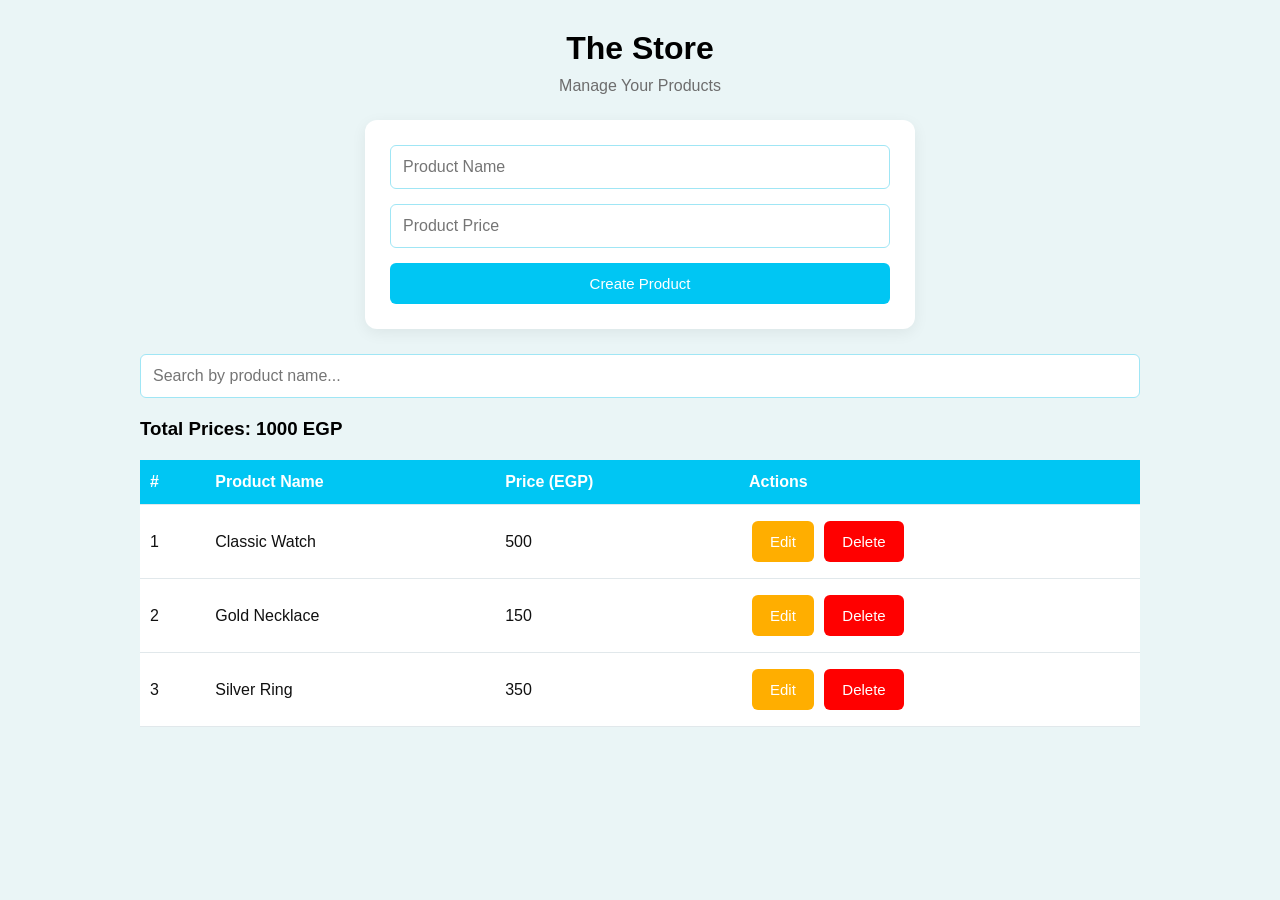
==== index.html @ 7ce87b49 "las commit" ====
<!DOCTYPE html>
<html lang="en">
<head>
    <meta charset="UTF-8">
    <meta name="viewport" content="width=device-width, initial-scale=1.0">
    <title>Farah Accessories</title>
</head>
<body>

    <div class="container">

        <h1>The Store</h1>
        <p class="subtitle">Manage Your Products</p>

        <div class="form-box">

            <input type="text" id="productName" placeholder="Product Name">

            <input type="number" id="productPrice" placeholder="Product Price">

            <button id="createBtn">Create Product</button>

        </div>

        <input type="text" id="searchInput" placeholder="Search by product name...">

        <h3 id="totalPrices">Total Prices: 0 EGP</h3>

        <table>
            <thead>
                <tr>
                    <th>#</th>
                    <th>Product Name</th>
                    <th>Price (EGP)</th>
                    <th>Actions</th>
                </tr>
            </thead>

            <tbody id="productTable">
            </tbody>
        </table>

    </div>
    <link rel="stylesheet" href="./styel.css">
    <script src="./practice.js"></script>
</body>
</html>
---- styel.css ----
* {
    box-sizing: border-box;
    margin: 0;
    padding: 0;
}

body {
    font-family: Arial, sans-serif;
    background: #eaf5f6;
    color: #111111;
    padding: 30px 15px;
}

.container {
    max-width: 1000px;
    margin: auto;
}

h1 {
    text-align: center;
    color: #000000;
    margin-bottom: 10px;
}

.subtitle {
    text-align: center;
    margin-bottom: 25px;
    color: #6d6d6d;
}

.form-box {
    background: white;
    padding: 25px;
    border-radius: 12px;
    max-width: 550px;
    margin: 0 auto 25px;
    box-shadow: 0 4px 15px #00000010;
}

input {
    display: block;
    width: 100%;
    padding: 12px;
    margin-bottom: 15px;
    border: 1px solid #a0e6f5;
    border-radius: 6px;
    font-size: 16px;
}

button {
    background: #00c6f3;
    color: white;
    border: none;
    padding: 12px 18px;
    border-radius: 6px;
    cursor: pointer;
    font-size: 15px;
}

#createBtn {
    width: 100%;
}

button:hover {
    opacity: 0.85;
}

#searchInput {
    margin-top: 10px;
}

#totalPrices {
    margin: 20px 0;
    color: #000000;
}

table {
    width: 100%;
    border-collapse: collapse;
    background: white;
}

th, td {
    padding: 13px 10px;
    text-align: left;
    border-bottom: 1px solid #e1e8eb;
}

th {
    background:#00c6f3;
    color: white;
}

.edit-btn {
    background: #ffae00;
    margin: 3px;
}

.delete-btn {
    background: #ff0000;
    margin: 3px;
}

@media (max-width: 600px) {
    body {
        padding: 20px 8px;
    }

    th, td {
        padding: 9px 5px;
        font-size: 12px;
    }

    button {
        font-size: 12px;
        padding: 9px 7px;
    }
}
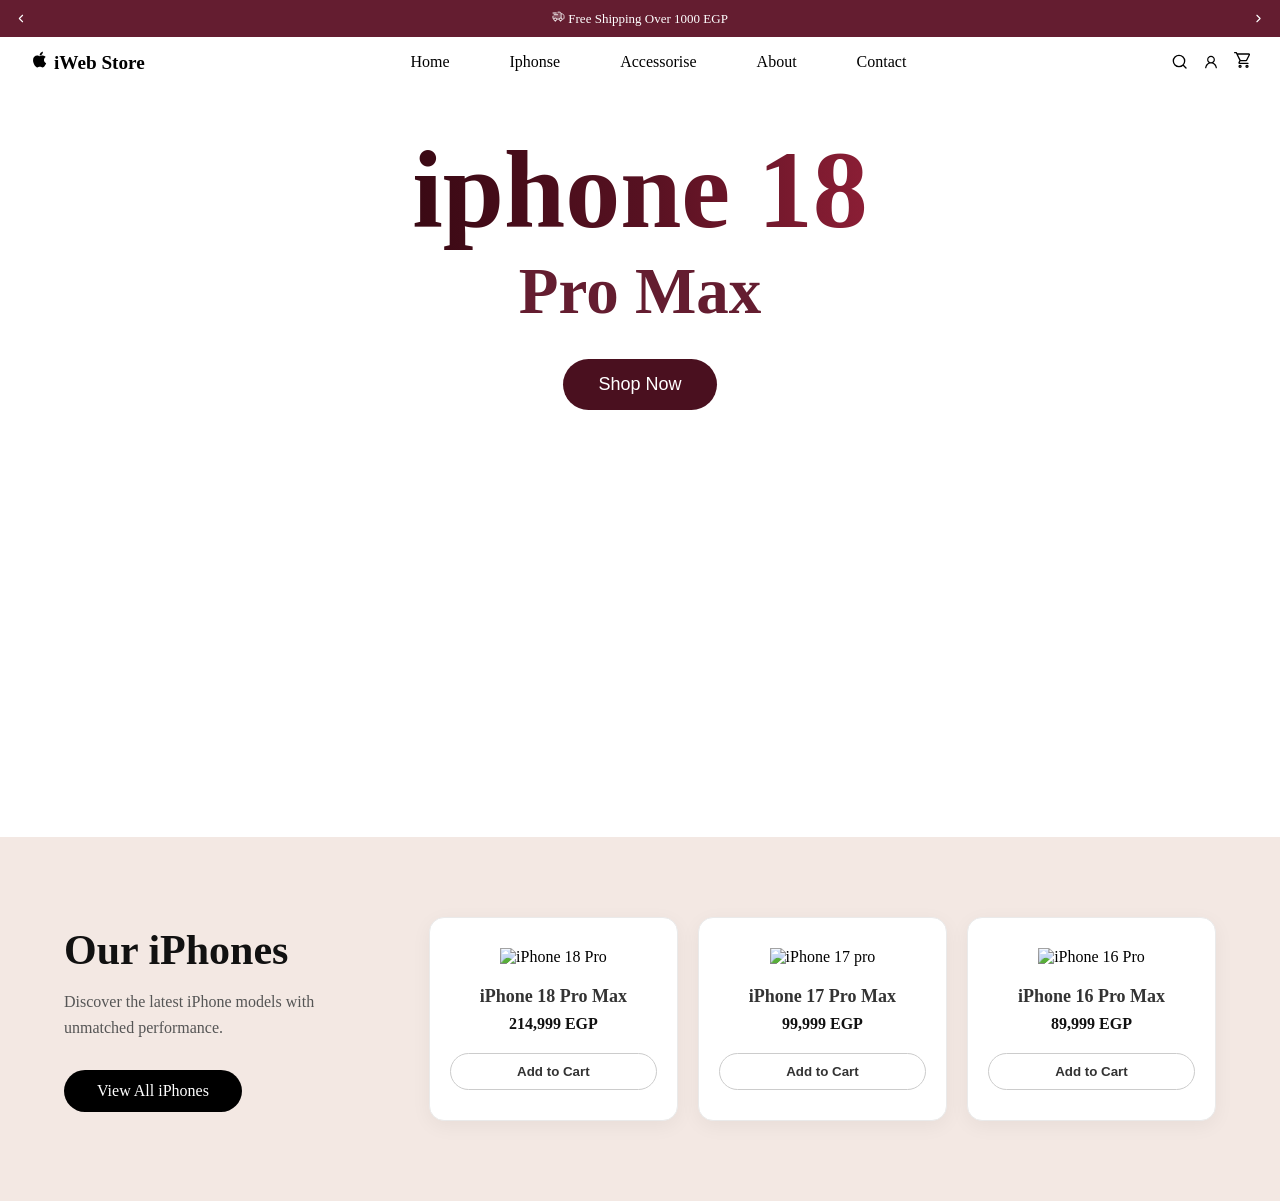
==== commit c36fa8b3: "Add files via upload .." ====
--- a/index.html
+++ b/index.html
@@ -1,47 +1,124 @@
-<!DOCTYPE html>
-<html lang="en">
-<head>
-    <meta charset="UTF-8">
-    <meta name="viewport" content="width=device-width, initial-scale=1.0">
-    <title>Farah Accessories</title>
-</head>
-<body>
-
-    <div class="container">
-
-        <h1>The Store</h1>
-        <p class="subtitle">Manage Your Products</p>
-
-        <div class="form-box">
-
-            <input type="text" id="productName" placeholder="Product Name">
-
-            <input type="number" id="productPrice" placeholder="Product Price">
-
-            <button id="createBtn">Create Product</button>
-
-        </div>
-
-        <input type="text" id="searchInput" placeholder="Search by product name...">
-
-        <h3 id="totalPrices">Total Prices: 0 EGP</h3>
-
-        <table>
-            <thead>
-                <tr>
-                    <th>#</th>
-                    <th>Product Name</th>
-                    <th>Price (EGP)</th>
-                    <th>Actions</th>
-                </tr>
-            </thead>
-
-            <tbody id="productTable">
-            </tbody>
-        </table>
-
-    </div>
-    <link rel="stylesheet" href="./styel.css">
-    <script src="./practice.js"></script>
-</body>
+<!DOCTYPE html>
+<html lang="en">
+<head>
+    <meta charset="UTF-8">
+    <meta name="viewport" content="width=device-width, initial-scale=1.0">
+    <title>Home</title>
+    <link rel="stylesheet" href="./styel.css">
+<body>
+    <div class="top-bar">
+       <svg xmlns="http://www.w3.org/2000/svg" width="1em" height="1em" viewBox="0 0 24 24">
+	<path d="M0 0h24v24H0z" fill="none" />
+	<path fill="none" stroke="currentColor" stroke-linecap="round" stroke-linejoin="round" stroke-width="2" d="m14 6l-6 6l6 6" />
+   </svg>
+
+        <span><svg xmlns="http://www.w3.org/2000/svg" width="1em" height="1em" viewBox="0 0 24 24">
+	<path d="M0 0h24v24H0z" fill="none" />
+	<g fill="none">
+		<path fill="currentColor" d="M16.9 9.88c0-2.83 0-4.24-.88-5.12s-2.3-.88-5.12-.88H7.73c-2.82 0-4.24 0-5.12.88s-.88 2.3-.88 5.12v5.58a1.33 1.33 0 0 0 2.3.92l.29-.3A2.33 2.33 0 0 1 7.6 16l.1.1a2.5 2.5 0 0 0 1.71.68h2.65a3 3 0 0 0 1.82-.7l.17-.15l.16-.15a3 3 0 0 1 1.82-.7h.87z" opacity=".2" />
+		<path stroke="currentColor" stroke-linecap="round" stroke-linejoin="round" stroke-width="1.5" d="M16.9 15.02V9.5c0-2.45 0-3.68-.67-4.5a3 3 0 0 0-.44-.44c-.83-.67-2.05-.67-4.5-.67m-9.56 7.73v3.36c0 1 .81 1.8 1.8 1.8m13.41-9.72h1.13c.73 0 1.1 0 1.43.12a2 2 0 0 1 .41.2c.3.2.52.5.96 1.09a8 8 0 0 1 1.08 1.63q.12.3.2.6c.12.48.12.97.12 1.96v.36c0 1.66 0 2.5-.47 3.05l-.25.25c-.56.47-1.4.47-3.06.47" />
+		<circle cx="6.07" cy="17.52" r="2.6" stroke="currentColor" stroke-linecap="round" stroke-linejoin="round" stroke-width="1.5" transform="rotate(90 6.07 17.52)" />
+		<circle cx="15.93" cy="17.52" r="2.6" stroke="currentColor" stroke-linecap="round" stroke-linejoin="round" stroke-width="1.5" transform="rotate(90 15.93 17.52)" />
+		<path stroke="currentColor" stroke-linecap="round" stroke-linejoin="round" stroke-width="1.5" d="M8.67 16.79h4.66M7.66 5.55H1.73m8.6 3.15H4.4" />
+	</g>
+</svg>
+  Free Shipping Over 1000 EGP</span>
+
+      <svg xmlns="http://www.w3.org/2000/svg" width="1em" height="1em" viewBox="0 0 24 24">
+	<path d="M0 0h24v24H0z" fill="none" />
+	<path fill="none" stroke="currentColor" stroke-linecap="round" stroke-linejoin="round" stroke-width="2" d="m9 6l6 6l-6 6" />
+</svg>
+
+    </div>
+    
+    <nav class="navbar">
+        <div class="logo">
+            <a href="./index.html">
+
+                <svg class="apple" xmlns="http://www.w3.org/2000/svg" width="1em" height="1em" viewBox="0 0 1024 1024">
+	              <path d="M0 0h1024v1024H0z" fill="none" />
+	              <path fill="#000" d="M747.4 535.7c-.4-68.2 30.5-119.6 92.9-157.5c-34.9-50-87.7-77.5-157.3-82.8c-65.9-5.2-138 38.4-164.4 38.4c-27.9 0-91.7-36.6-141.9-36.6C273.1 298.8 163 379.8 163 544.6c0 48.7 8.9 99 26.7 150.8c23.8 68.2 109.6 235.3 199.1 232.6c46.8-1.1 79.9-33.2 140.8-33.2c59.1 0 89.7 33.2 141.9 33.2c90.3-1.3 167.9-153.2 190.5-221.6c-121.1-57.1-114.6-167.2-114.6-170.7m-105.1-305c50.7-60.2 46.1-115 44.6-134.7c-44.8 2.6-96.6 30.5-126.1 64.8c-32.5 36.8-51.6 82.3-47.5 133.6c48.4 3.7 92.6-21.2 129-63.7" />
+               </svg>
+
+                 iWeb Store
+            
+            </a>
+        </div>
+
+        <div class="links-bar">
+            <ul>
+                <li><a href="#">Home</a></li>
+                <li><a href="#">Iphonse</a></li>
+                <li><a href="#">Accessorise</a></li>
+                <li><a href="#">About</a></li>
+                <li><a href="#">Contact</a></li>
+            </ul>
+        </div>
+
+        <div class="icons-nav">
+
+            <svg xmlns="http://www.w3.org/2000/svg" width="1em" height="1em" viewBox="0 0 24 24">
+	         <path d="M0 0h24v24H0z" fill="none" />
+	         <path fill="none" stroke="#000" stroke-linecap="round" stroke-width="2" d="m21 21l-4.486-4.494M19 10.5a8.5 8.5 0 1 1-17 0a8.5 8.5 0 0 1 17 0Z" />
+           </svg>
+
+           <svg xmlns="http://www.w3.org/2000/svg" width="1em" height="1em" viewBox="0 0 1024 1024">
+	         <path d="M0 0h1024v1024H0z" fill="none" />
+	         <path fill="#000" d="M858.5 763.6a374 374 0 0 0-80.6-119.5a375.6 375.6 0 0 0-119.5-80.6c-.4-.2-.8-.3-1.2-.5C719.5 518 760 444.7 760 362c0-137-111-248-248-248S264 225 264 362c0 82.7 40.5 156 102.8 201.1c-.4.2-.8.3-1.2.5c-44.8 18.9-85 46-119.5 80.6a375.6 375.6 0 0 0-80.6 119.5A371.7 371.7 0 0 0 136 901.8a8 8 0 0 0 8 8.2h60c4.4 0 7.9-3.5 8-7.8c2-77.2 33-149.5 87.8-204.3c56.7-56.7 132-87.9 212.2-87.9s155.5 31.2 212.2 87.9C779 752.7 810 825 812 902.2c.1 4.4 3.6 7.8 8 7.8h60a8 8 0 0 0 8-8.2c-1-47.8-10.9-94.3-29.5-138.2M512 534c-45.9 0-89.1-17.9-121.6-50.4S340 407.9 340 362s17.9-89.1 50.4-121.6S466.1 190 512 190s89.1 17.9 121.6 50.4S684 316.1 684 362s-17.9 89.1-50.4 121.6S557.9 534 512 534" />
+           </svg>
+    
+            <a href="./cart.html" style="position: relative;">
+           <svg xmlns="http://www.w3.org/2000/svg" width="1em" height="1em" viewBox="0 0 12 12">
+            <path d="M0 0h12v12H0z" fill="none" />
+            <path fill="#000" d="M4.55 9.5a1.25 1.25 0 1 1 0 2.5a1.25 1.25 0 0 1 0-2.5m5.2 0a1.25 1.25 0 1 1 0 2.5a1.25 1.25 0 0 1 0-2.5m-5.2 1a.25.25 0 1 0 0 .5a.25.25 0 0 0 0-.5m5.2 0a.25.25 0 1 0 0 .5a.25.25 0 0 0 0-.5M11 1a1 1 0 0 1 .94 1.341l-.046.106l-2 4a1 1 0 0 1-.77.545L9 7H5a1 1 0 0 1-.182-.017L4.309 8H10.5a.5.5 0 0 1 .09.992L10.5 9H4.309a1 1 0 0 1-.94-1.34l.046-.107l.621-1.244l-1.93-3.862a1 1 0 0 1-.05-.116L1.39 1H.5A.5.5 0 0 1 .008.59L0 .5A.5.5 0 0 1 .41.008L.5 0h1.2a.5.5 0 0 1 .398.197l.05.08l.361.723zm0 1H3.009l1.938 3.876l.033.084L5 6h4z" />
+           </svg>
+         <span id="cart-badge" style="position: absolute; top: -8px; right: -10px; background-color: #b70330; color: white; border-radius: 50%; padding: 2px 5px; font-size: 10px; font-weight: bold; display: none;">0</span>
+         </a>
+
+        </div>
+    </nav>
+
+    <section class="hero-section">
+       <div class="hero-1">
+        <h1>iphone 18</h1>
+        <h2>Pro Max</h2>
+        <button class="btn-shop">Shop Now</button>
+       </div>
+    </section>
+
+    <section class="products-section">
+    <div class="products-in">
+        <h2>Our iPhones</h2>
+        <p>Discover the latest iPhone models with unmatched performance.</p>
+        <a href="#" class="btn-dark">View All iPhones</i></a>
+    </div>
+    
+    <div class="products-grid">
+        <div class="product-card">
+            <img src="./img/iphone 18 pro 5G.webp" alt="iPhone 18 Pro">
+            <h3>iPhone 18 Pro Max</h3>
+            <p class="price">214,999 EGP</p>
+            <button class="btn-outline">Add to Cart</button>
+        </div>
+
+        <div class="product-card">
+            <img src="./img/iphone 17 pro 5G.webp" alt="iPhone 17 pro">
+            <h3>iPhone 17 Pro Max</h3>
+            <p class="price">99,999 EGP</p>
+            <button class="btn-outline">Add to Cart</button>
+        </div>
+
+        <div class="product-card">
+            <img src="./img/iphone 16 pro 5G.webp" alt="iPhone 16 Pro">
+            <h3>iPhone 16 Pro Max</h3>
+            <p class="price">89,999 EGP</p>
+            <button class="btn-outline">Add to Cart</button>
+        </div>
+        
+    </div>
+    </section>
+
+    <script src="./main.js"></script>
+   
+</body>
 </html>
--- a/styel.css
+++ b/styel.css
@@ -1,118 +1,234 @@
-* {
-    box-sizing: border-box;
-    margin: 0;
-    padding: 0;
-}
-
-body {
-    font-family: Arial, sans-serif;
-    background: #eaf5f6;
-    color: #111111;
-    padding: 30px 15px;
-}
-
-.container {
-    max-width: 1000px;
-    margin: auto;
-}
-
-h1 {
-    text-align: center;
-    color: #000000;
-    margin-bottom: 10px;
-}
-
-.subtitle {
-    text-align: center;
-    margin-bottom: 25px;
-    color: #6d6d6d;
-}
-
-.form-box {
-    background: white;
-    padding: 25px;
-    border-radius: 12px;
-    max-width: 550px;
-    margin: 0 auto 25px;
-    box-shadow: 0 4px 15px #00000010;
-}
-
-input {
-    display: block;
-    width: 100%;
-    padding: 12px;
-    margin-bottom: 15px;
-    border: 1px solid #a0e6f5;
-    border-radius: 6px;
-    font-size: 16px;
-}
-
-button {
-    background: #00c6f3;
-    color: white;
-    border: none;
-    padding: 12px 18px;
-    border-radius: 6px;
-    cursor: pointer;
-    font-size: 15px;
-}
-
-#createBtn {
-    width: 100%;
-}
-
-button:hover {
-    opacity: 0.85;
-}
-
-#searchInput {
-    margin-top: 10px;
-}
-
-#totalPrices {
-    margin: 20px 0;
-    color: #000000;
-}
-
-table {
-    width: 100%;
-    border-collapse: collapse;
-    background: white;
-}
-
-th, td {
-    padding: 13px 10px;
-    text-align: left;
-    border-bottom: 1px solid #e1e8eb;
-}
-
-th {
-    background:#00c6f3;
-    color: white;
-}
-
-.edit-btn {
-    background: #ffae00;
-    margin: 3px;
-}
-
-.delete-btn {
-    background: #ff0000;
-    margin: 3px;
-}
-
-@media (max-width: 600px) {
-    body {
-        padding: 20px 8px;
-    }
-
-    th, td {
-        padding: 9px 5px;
-        font-size: 12px;
-    }
-
-    button {
-        font-size: 12px;
-        padding: 9px 7px;
-    }
-}+* {
+padding: 0;
+margin: 0;
+box-sizing: border-box;
+}
+
+.top-bar{
+    color: white;
+    background-color: #641D30;
+    padding: 10px 15px;
+    display: flex;
+    justify-content: space-between;
+    align-items: center;
+    font-size: small;
+}
+
+.navbar {
+    padding: 13px 30px;
+    display: flex;
+    justify-content: space-between;
+    align-items: center;
+    text-decoration: none;
+
+    background-color: white;
+}
+
+.navbar .logo {
+   font-size: larger;
+   font-weight: bold;
+}
+
+.logo a{
+    text-decoration: none;
+    color: black;
+}
+
+.links-bar ul {
+    list-style: none;
+    display: flex;
+    justify-content: center;
+    gap: 60px;
+}
+
+.links-bar ul li a {
+    text-decoration: none;
+    color: black;
+    font-weight: 300;
+}
+
+.links-bar ul li a:hover {
+    color: #b70330;
+}
+
+.icons-nav {
+    display: flex;
+    justify-content: center;
+    align-items: center;
+    gap: 15px;
+}
+
+.cart-btn {
+    position: relative;
+    display: flex;
+    align-items: center;
+    text-decoration: none;
+}
+
+.cart-badge {
+    position: absolute;
+    top: -8px;
+    right: -12px;
+    background-color: #b70330;
+    color: white;
+    border-radius: 50%;
+    min-width: 18px;
+    height: 18px;
+    font-size: 11px;
+    font-weight: bold;
+    display: none; 
+    justify-content: center;
+    align-items: center;
+}
+
+.hero-section {
+    height: 750px;
+    background-image: url(./img/iphone\ 18\ pro.jpg);
+    background-size: cover;
+    background-position: center;
+    background-repeat: no-repeat;
+
+    display: flex;
+    justify-content: center;
+    text-align: center;
+}
+
+.hero-1 {
+    padding-top: 40px;
+}
+
+.hero-1 h1 {
+    font-size: 110px;
+    background: linear-gradient(90deg, #3a0914 0%, #561121 50%,  #8b1e35 100%);
+    -webkit-background-clip: text;
+    background-clip: text;
+    -webkit-text-fill-color: transparent;
+}
+
+.hero-1 h2 {
+    color: #641D30;
+    font-size: 65px;
+}
+
+.btn-shop {
+    border: none;
+    background-color: #4a101f;
+    color: #ffffff;
+    padding: 15px 35px;
+    border-radius: 50px;
+    font-size: 18px;
+    font-weight: 500;
+    text-decoration: none;
+    display: inline-flex;
+    align-items: center;
+    gap: 10px;
+    margin-top: 30px;
+    transition: 0.3s;
+}
+
+.btn-shop:hover {
+    background-color: #2d0a13;
+    transform: translateY(-3px);
+}
+
+.products-section {
+    display: flex;
+    align-items: center;
+    padding: 80px 5%;
+    background-color: #F3E8E3;
+    gap: 50px;
+}
+
+.products-in {
+    flex: 1;
+}
+
+.products-in h2 {
+    font-size: 42px;
+    margin-bottom: 15px;
+    color: #111;
+}
+
+.products-in p {
+    color: #555;
+    margin-bottom: 30px;
+    line-height: 1.6;
+    font-size: 16px;
+}
+
+.btn-dark {
+    background-color: #000;
+    color: #fff;
+    padding: 12px 33px;
+    border-radius: 25px;
+    text-decoration: none;
+    font-weight: 500;
+    display: inline-flex;
+    align-items: center;
+    gap: 8px;
+    transition: 0.3s;
+}
+
+.btn-dark:hover {
+    background-color: #333;
+}
+
+.products-grid {
+    flex: 2.5;
+    display: flex;
+    gap: 20px;
+}
+
+.product-card {
+    background: #fff;
+    padding: 30px 20px;
+    border-radius: 15px;
+    text-align: center;
+    box-shadow: 0 5px 20px rgba(0,0,0,0.05);
+    flex: 1;
+    border: 1px solid #eaeaea;
+    transition: transform 0.3s;
+}
+
+.product-card:hover {
+    transform: translateY(-8px);
+}
+
+.product-card img {
+    max-width: 100%;
+    height: 180px;
+    object-fit: contain;
+    margin-bottom: 20px;
+}
+
+.product-card h3 {
+    font-size: 18px;
+    color: #333;
+    margin-bottom: 8px;
+}
+
+.product-card .price {
+    font-weight: bold;
+    font-size: 16px;
+    color: #111;
+    margin-bottom: 20px;
+}
+
+.btn-outline {
+    background: transparent;
+    border: 1px solid #ccc;
+    color: #333;
+    padding: 10px;
+    border-radius: 20px;
+    cursor: pointer;
+    font-weight: 600;
+    width: 100%;
+    transition: 0.3s;
+}
+
+.btn-outline:hover {
+    border-color: #000;
+    background: #000;
+    color: #fff;
+}
+
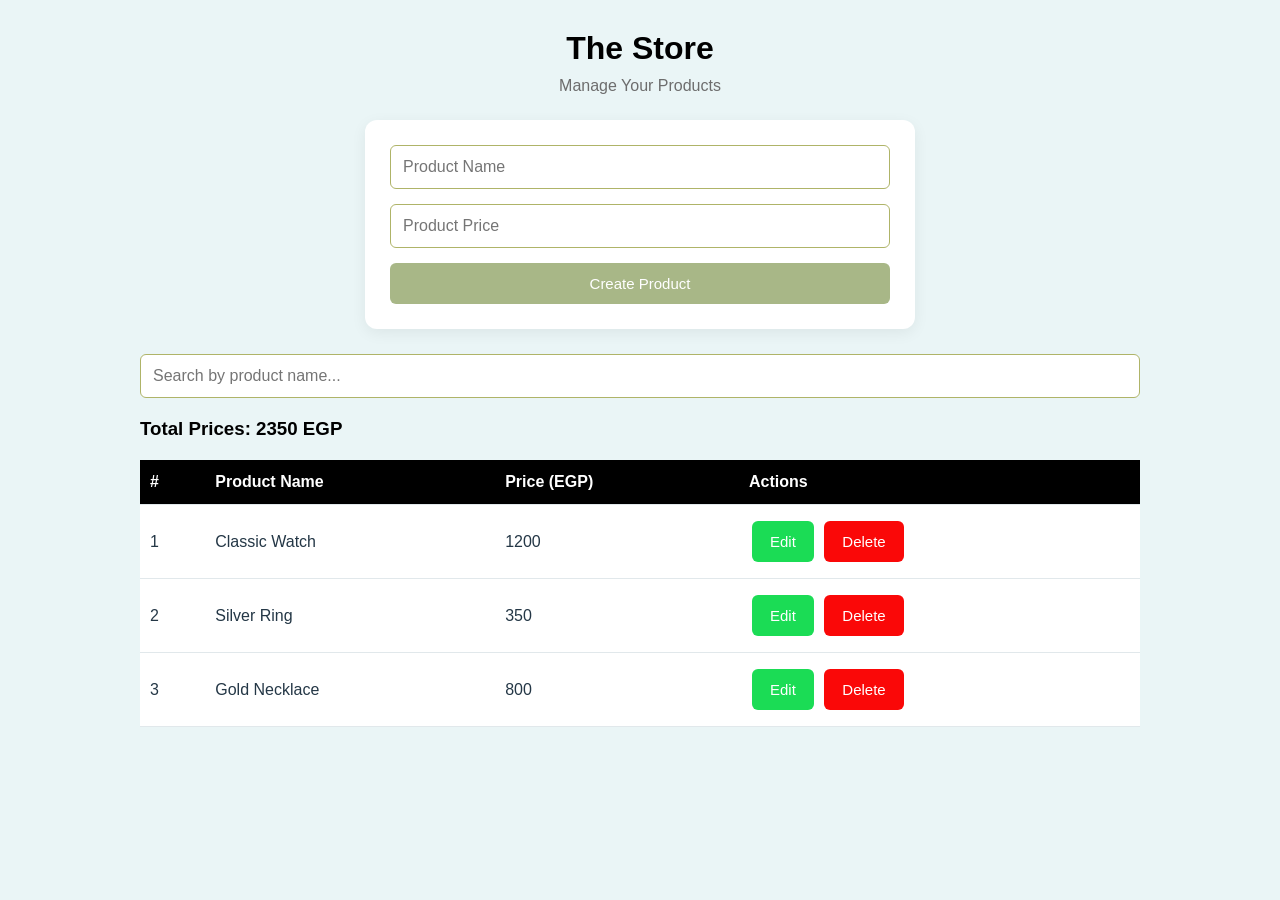
==== commit e74a01f4: "Add files via upload" ====
--- a/index.html
+++ b/index.html
@@ -3,122 +3,45 @@
 <head>
     <meta charset="UTF-8">
     <meta name="viewport" content="width=device-width, initial-scale=1.0">
-    <title>Home</title>
-    <link rel="stylesheet" href="./styel.css">
+    <title>Farah Accessories</title>
+</head>
 <body>
-    <div class="top-bar">
-       <svg xmlns="http://www.w3.org/2000/svg" width="1em" height="1em" viewBox="0 0 24 24">
-	<path d="M0 0h24v24H0z" fill="none" />
-	<path fill="none" stroke="currentColor" stroke-linecap="round" stroke-linejoin="round" stroke-width="2" d="m14 6l-6 6l6 6" />
-   </svg>
 
-        <span><svg xmlns="http://www.w3.org/2000/svg" width="1em" height="1em" viewBox="0 0 24 24">
-	<path d="M0 0h24v24H0z" fill="none" />
-	<g fill="none">
-		<path fill="currentColor" d="M16.9 9.88c0-2.83 0-4.24-.88-5.12s-2.3-.88-5.12-.88H7.73c-2.82 0-4.24 0-5.12.88s-.88 2.3-.88 5.12v5.58a1.33 1.33 0 0 0 2.3.92l.29-.3A2.33 2.33 0 0 1 7.6 16l.1.1a2.5 2.5 0 0 0 1.71.68h2.65a3 3 0 0 0 1.82-.7l.17-.15l.16-.15a3 3 0 0 1 1.82-.7h.87z" opacity=".2" />
-		<path stroke="currentColor" stroke-linecap="round" stroke-linejoin="round" stroke-width="1.5" d="M16.9 15.02V9.5c0-2.45 0-3.68-.67-4.5a3 3 0 0 0-.44-.44c-.83-.67-2.05-.67-4.5-.67m-9.56 7.73v3.36c0 1 .81 1.8 1.8 1.8m13.41-9.72h1.13c.73 0 1.1 0 1.43.12a2 2 0 0 1 .41.2c.3.2.52.5.96 1.09a8 8 0 0 1 1.08 1.63q.12.3.2.6c.12.48.12.97.12 1.96v.36c0 1.66 0 2.5-.47 3.05l-.25.25c-.56.47-1.4.47-3.06.47" />
-		<circle cx="6.07" cy="17.52" r="2.6" stroke="currentColor" stroke-linecap="round" stroke-linejoin="round" stroke-width="1.5" transform="rotate(90 6.07 17.52)" />
-		<circle cx="15.93" cy="17.52" r="2.6" stroke="currentColor" stroke-linecap="round" stroke-linejoin="round" stroke-width="1.5" transform="rotate(90 15.93 17.52)" />
-		<path stroke="currentColor" stroke-linecap="round" stroke-linejoin="round" stroke-width="1.5" d="M8.67 16.79h4.66M7.66 5.55H1.73m8.6 3.15H4.4" />
-	</g>
-</svg>
-  Free Shipping Over 1000 EGP</span>
+    <div class="container">
 
-      <svg xmlns="http://www.w3.org/2000/svg" width="1em" height="1em" viewBox="0 0 24 24">
-	<path d="M0 0h24v24H0z" fill="none" />
-	<path fill="none" stroke="currentColor" stroke-linecap="round" stroke-linejoin="round" stroke-width="2" d="m9 6l6 6l-6 6" />
-</svg>
+        <h1>The Store</h1>
+        <p class="subtitle">Manage Your Products</p>
+
+        <div class="form-box">
+
+            <input type="text" id="productName" placeholder="Product Name">
+
+            <input type="number" id="productPrice" placeholder="Product Price">
+
+            <button id="createBtn">Create Product</button>
+
+        </div>
+
+        <input type="text" id="searchInput" placeholder="Search by product name...">
+
+        <h3 id="totalPrices">Total Prices: 0 EGP</h3>
+
+        <table>
+            <thead>
+                <tr>
+                    <th>#</th>
+                    <th>Product Name</th>
+                    <th>Price (EGP)</th>
+                    <th>Actions</th>
+                </tr>
+            </thead>
+
+            <tbody id="productTable">
+            </tbody>
+        </table>
 
     </div>
-    
-    <nav class="navbar">
-        <div class="logo">
-            <a href="./index.html">
-
-                <svg class="apple" xmlns="http://www.w3.org/2000/svg" width="1em" height="1em" viewBox="0 0 1024 1024">
-	              <path d="M0 0h1024v1024H0z" fill="none" />
-	              <path fill="#000" d="M747.4 535.7c-.4-68.2 30.5-119.6 92.9-157.5c-34.9-50-87.7-77.5-157.3-82.8c-65.9-5.2-138 38.4-164.4 38.4c-27.9 0-91.7-36.6-141.9-36.6C273.1 298.8 163 379.8 163 544.6c0 48.7 8.9 99 26.7 150.8c23.8 68.2 109.6 235.3 199.1 232.6c46.8-1.1 79.9-33.2 140.8-33.2c59.1 0 89.7 33.2 141.9 33.2c90.3-1.3 167.9-153.2 190.5-221.6c-121.1-57.1-114.6-167.2-114.6-170.7m-105.1-305c50.7-60.2 46.1-115 44.6-134.7c-44.8 2.6-96.6 30.5-126.1 64.8c-32.5 36.8-51.6 82.3-47.5 133.6c48.4 3.7 92.6-21.2 129-63.7" />
-               </svg>
-
-                 iWeb Store
-            
-            </a>
-        </div>
-
-        <div class="links-bar">
-            <ul>
-                <li><a href="#">Home</a></li>
-                <li><a href="#">Iphonse</a></li>
-                <li><a href="#">Accessorise</a></li>
-                <li><a href="#">About</a></li>
-                <li><a href="#">Contact</a></li>
-            </ul>
-        </div>
-
-        <div class="icons-nav">
-
-            <svg xmlns="http://www.w3.org/2000/svg" width="1em" height="1em" viewBox="0 0 24 24">
-	         <path d="M0 0h24v24H0z" fill="none" />
-	         <path fill="none" stroke="#000" stroke-linecap="round" stroke-width="2" d="m21 21l-4.486-4.494M19 10.5a8.5 8.5 0 1 1-17 0a8.5 8.5 0 0 1 17 0Z" />
-           </svg>
-
-           <svg xmlns="http://www.w3.org/2000/svg" width="1em" height="1em" viewBox="0 0 1024 1024">
-	         <path d="M0 0h1024v1024H0z" fill="none" />
-	         <path fill="#000" d="M858.5 763.6a374 374 0 0 0-80.6-119.5a375.6 375.6 0 0 0-119.5-80.6c-.4-.2-.8-.3-1.2-.5C719.5 518 760 444.7 760 362c0-137-111-248-248-248S264 225 264 362c0 82.7 40.5 156 102.8 201.1c-.4.2-.8.3-1.2.5c-44.8 18.9-85 46-119.5 80.6a375.6 375.6 0 0 0-80.6 119.5A371.7 371.7 0 0 0 136 901.8a8 8 0 0 0 8 8.2h60c4.4 0 7.9-3.5 8-7.8c2-77.2 33-149.5 87.8-204.3c56.7-56.7 132-87.9 212.2-87.9s155.5 31.2 212.2 87.9C779 752.7 810 825 812 902.2c.1 4.4 3.6 7.8 8 7.8h60a8 8 0 0 0 8-8.2c-1-47.8-10.9-94.3-29.5-138.2M512 534c-45.9 0-89.1-17.9-121.6-50.4S340 407.9 340 362s17.9-89.1 50.4-121.6S466.1 190 512 190s89.1 17.9 121.6 50.4S684 316.1 684 362s-17.9 89.1-50.4 121.6S557.9 534 512 534" />
-           </svg>
-    
-            <a href="./cart.html" style="position: relative;">
-           <svg xmlns="http://www.w3.org/2000/svg" width="1em" height="1em" viewBox="0 0 12 12">
-            <path d="M0 0h12v12H0z" fill="none" />
-            <path fill="#000" d="M4.55 9.5a1.25 1.25 0 1 1 0 2.5a1.25 1.25 0 0 1 0-2.5m5.2 0a1.25 1.25 0 1 1 0 2.5a1.25 1.25 0 0 1 0-2.5m-5.2 1a.25.25 0 1 0 0 .5a.25.25 0 0 0 0-.5m5.2 0a.25.25 0 1 0 0 .5a.25.25 0 0 0 0-.5M11 1a1 1 0 0 1 .94 1.341l-.046.106l-2 4a1 1 0 0 1-.77.545L9 7H5a1 1 0 0 1-.182-.017L4.309 8H10.5a.5.5 0 0 1 .09.992L10.5 9H4.309a1 1 0 0 1-.94-1.34l.046-.107l.621-1.244l-1.93-3.862a1 1 0 0 1-.05-.116L1.39 1H.5A.5.5 0 0 1 .008.59L0 .5A.5.5 0 0 1 .41.008L.5 0h1.2a.5.5 0 0 1 .398.197l.05.08l.361.723zm0 1H3.009l1.938 3.876l.033.084L5 6h4z" />
-           </svg>
-         <span id="cart-badge" style="position: absolute; top: -8px; right: -10px; background-color: #b70330; color: white; border-radius: 50%; padding: 2px 5px; font-size: 10px; font-weight: bold; display: none;">0</span>
-         </a>
-
-        </div>
-    </nav>
-
-    <section class="hero-section">
-       <div class="hero-1">
-        <h1>iphone 18</h1>
-        <h2>Pro Max</h2>
-        <button class="btn-shop">Shop Now</button>
-       </div>
-    </section>
-
-    <section class="products-section">
-    <div class="products-in">
-        <h2>Our iPhones</h2>
-        <p>Discover the latest iPhone models with unmatched performance.</p>
-        <a href="#" class="btn-dark">View All iPhones</i></a>
-    </div>
-    
-    <div class="products-grid">
-        <div class="product-card">
-            <img src="./img/iphone 18 pro 5G.webp" alt="iPhone 18 Pro">
-            <h3>iPhone 18 Pro Max</h3>
-            <p class="price">214,999 EGP</p>
-            <button class="btn-outline">Add to Cart</button>
-        </div>
-
-        <div class="product-card">
-            <img src="./img/iphone 17 pro 5G.webp" alt="iPhone 17 pro">
-            <h3>iPhone 17 Pro Max</h3>
-            <p class="price">99,999 EGP</p>
-            <button class="btn-outline">Add to Cart</button>
-        </div>
-
-        <div class="product-card">
-            <img src="./img/iphone 16 pro 5G.webp" alt="iPhone 16 Pro">
-            <h3>iPhone 16 Pro Max</h3>
-            <p class="price">89,999 EGP</p>
-            <button class="btn-outline">Add to Cart</button>
-        </div>
-        
-    </div>
-    </section>
-
-    <script src="./main.js"></script>
-   
+    <link rel="stylesheet" href="./styel.css">
+    <script src="./practice.js"></script>
 </body>
 </html>
--- a/styel.css
+++ b/styel.css
@@ -1,234 +1,118 @@
 * {
-padding: 0;
-margin: 0;
-box-sizing: border-box;
+    box-sizing: border-box;
+    margin: 0;
+    padding: 0;
 }
 
-.top-bar{
-    color: white;
-    background-color: #641D30;
-    padding: 10px 15px;
-    display: flex;
-    justify-content: space-between;
-    align-items: center;
-    font-size: small;
+body {
+    font-family: Arial, sans-serif;
+    background: #eaf5f6;
+    color: #243746;
+    padding: 30px 15px;
 }
 
-.navbar {
-    padding: 13px 30px;
-    display: flex;
-    justify-content: space-between;
-    align-items: center;
-    text-decoration: none;
-
-    background-color: white;
+.container {
+    max-width: 1000px;
+    margin: auto;
 }
 
-.navbar .logo {
-   font-size: larger;
-   font-weight: bold;
+h1 {
+    text-align: center;
+    color: #000000;
+    margin-bottom: 10px;
 }
 
-.logo a{
-    text-decoration: none;
-    color: black;
+.subtitle {
+    text-align: center;
+    margin-bottom: 25px;
+    color: #6d6d6d;
 }
 
-.links-bar ul {
-    list-style: none;
-    display: flex;
-    justify-content: center;
-    gap: 60px;
+.form-box {
+    background: white;
+    padding: 25px;
+    border-radius: 12px;
+    max-width: 550px;
+    margin: 0 auto 25px;
+    box-shadow: 0 4px 15px #00000010;
 }
 
-.links-bar ul li a {
-    text-decoration: none;
-    color: black;
-    font-weight: 300;
-}
-
-.links-bar ul li a:hover {
-    color: #b70330;
-}
-
-.icons-nav {
-    display: flex;
-    justify-content: center;
-    align-items: center;
-    gap: 15px;
-}
-
-.cart-btn {
-    position: relative;
-    display: flex;
-    align-items: center;
-    text-decoration: none;
-}
-
-.cart-badge {
-    position: absolute;
-    top: -8px;
-    right: -12px;
-    background-color: #b70330;
-    color: white;
-    border-radius: 50%;
-    min-width: 18px;
-    height: 18px;
-    font-size: 11px;
-    font-weight: bold;
-    display: none; 
-    justify-content: center;
-    align-items: center;
-}
-
-.hero-section {
-    height: 750px;
-    background-image: url(./img/iphone\ 18\ pro.jpg);
-    background-size: cover;
-    background-position: center;
-    background-repeat: no-repeat;
-
-    display: flex;
-    justify-content: center;
-    text-align: center;
-}
-
-.hero-1 {
-    padding-top: 40px;
-}
-
-.hero-1 h1 {
-    font-size: 110px;
-    background: linear-gradient(90deg, #3a0914 0%, #561121 50%,  #8b1e35 100%);
-    -webkit-background-clip: text;
-    background-clip: text;
-    -webkit-text-fill-color: transparent;
-}
-
-.hero-1 h2 {
-    color: #641D30;
-    font-size: 65px;
-}
-
-.btn-shop {
-    border: none;
-    background-color: #4a101f;
-    color: #ffffff;
-    padding: 15px 35px;
-    border-radius: 50px;
-    font-size: 18px;
-    font-weight: 500;
-    text-decoration: none;
-    display: inline-flex;
-    align-items: center;
-    gap: 10px;
-    margin-top: 30px;
-    transition: 0.3s;
-}
-
-.btn-shop:hover {
-    background-color: #2d0a13;
-    transform: translateY(-3px);
-}
-
-.products-section {
-    display: flex;
-    align-items: center;
-    padding: 80px 5%;
-    background-color: #F3E8E3;
-    gap: 50px;
-}
-
-.products-in {
-    flex: 1;
-}
-
-.products-in h2 {
-    font-size: 42px;
+input {
+    display: block;
+    width: 100%;
+    padding: 12px;
     margin-bottom: 15px;
-    color: #111;
-}
-
-.products-in p {
-    color: #555;
-    margin-bottom: 30px;
-    line-height: 1.6;
+    border: 1px solid #afb468;
+    border-radius: 6px;
     font-size: 16px;
 }
 
-.btn-dark {
-    background-color: #000;
-    color: #fff;
-    padding: 12px 33px;
-    border-radius: 25px;
-    text-decoration: none;
-    font-weight: 500;
-    display: inline-flex;
-    align-items: center;
-    gap: 8px;
-    transition: 0.3s;
+button {
+    background: #a8b787;
+    color: white;
+    border: none;
+    padding: 12px 18px;
+    border-radius: 6px;
+    cursor: pointer;
+    font-size: 15px;
 }
 
-.btn-dark:hover {
-    background-color: #333;
+#createBtn {
+    width: 100%;
 }
 
-.products-grid {
-    flex: 2.5;
-    display: flex;
-    gap: 20px;
+button:hover {
+    opacity: 0.85;
 }
 
-.product-card {
-    background: #fff;
-    padding: 30px 20px;
-    border-radius: 15px;
-    text-align: center;
-    box-shadow: 0 5px 20px rgba(0,0,0,0.05);
-    flex: 1;
-    border: 1px solid #eaeaea;
-    transition: transform 0.3s;
+#searchInput {
+    margin-top: 10px;
 }
 
-.product-card:hover {
-    transform: translateY(-8px);
+#totalPrices {
+    margin: 20px 0;
+    color: #000000;
 }
 
-.product-card img {
-    max-width: 100%;
-    height: 180px;
-    object-fit: contain;
-    margin-bottom: 20px;
+table {
+    width: 100%;
+    border-collapse: collapse;
+    background: white;
 }
 
-.product-card h3 {
-    font-size: 18px;
-    color: #333;
-    margin-bottom: 8px;
+th, td {
+    padding: 13px 10px;
+    text-align: left;
+    border-bottom: 1px solid #e1e8eb;
 }
 
-.product-card .price {
-    font-weight: bold;
-    font-size: 16px;
-    color: #111;
-    margin-bottom: 20px;
+th {
+    background: #000000;
+    color: white;
 }
 
-.btn-outline {
-    background: transparent;
-    border: 1px solid #ccc;
-    color: #333;
-    padding: 10px;
-    border-radius: 20px;
-    cursor: pointer;
-    font-weight: 600;
-    width: 100%;
-    transition: 0.3s;
+.edit-btn {
+    background: #1bdc55;
+    margin: 3px;
 }
 
-.btn-outline:hover {
-    border-color: #000;
-    background: #000;
-    color: #fff;
+.delete-btn {
+    background: #fa0808;
+    margin: 3px;
 }
 
+@media (max-width: 600px) {
+    body {
+        padding: 20px 8px;
+    }
+
+    th, td {
+        padding: 9px 5px;
+        font-size: 12px;
+    }
+
+    button {
+        font-size: 12px;
+        padding: 9px 7px;
+    }
+}
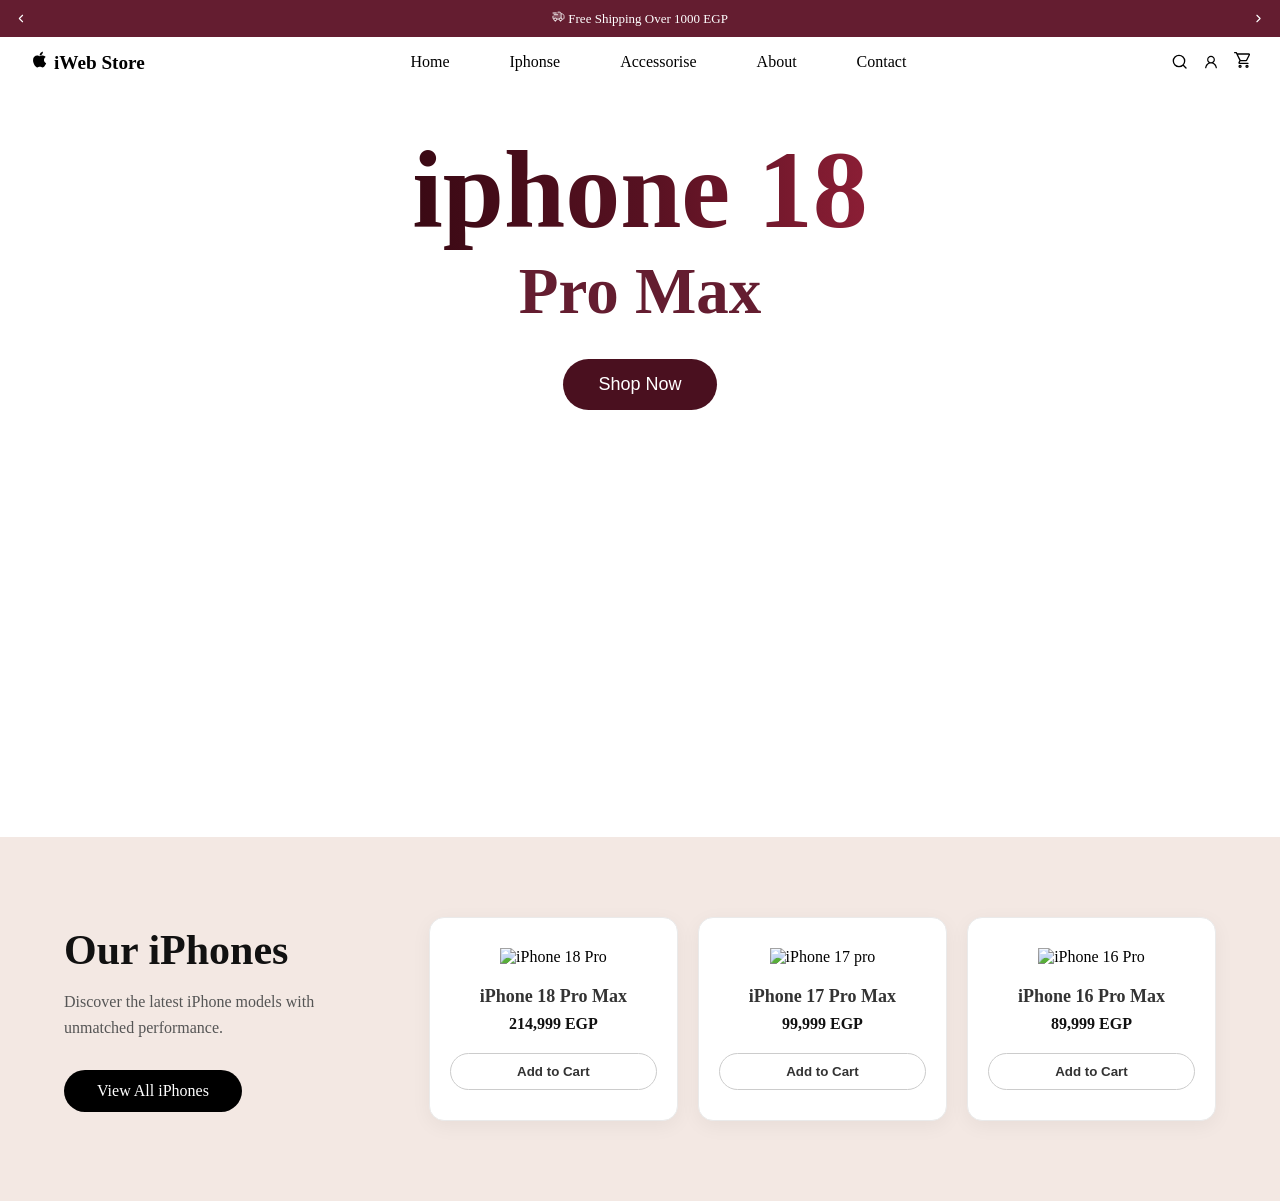
==== commit 2e5c6f0e: "Project 13" ====
--- a/index.html
+++ b/index.html
@@ -3,45 +3,122 @@
 <head>
     <meta charset="UTF-8">
     <meta name="viewport" content="width=device-width, initial-scale=1.0">
-    <title>Farah Accessories</title>
-</head>
+    <title>Home</title>
+    <link rel="stylesheet" href="./styel.css">
 <body>
+    <div class="top-bar">
+       <svg xmlns="http://www.w3.org/2000/svg" width="1em" height="1em" viewBox="0 0 24 24">
+	<path d="M0 0h24v24H0z" fill="none" />
+	<path fill="none" stroke="currentColor" stroke-linecap="round" stroke-linejoin="round" stroke-width="2" d="m14 6l-6 6l6 6" />
+   </svg>
 
-    <div class="container">
+        <span><svg xmlns="http://www.w3.org/2000/svg" width="1em" height="1em" viewBox="0 0 24 24">
+	<path d="M0 0h24v24H0z" fill="none" />
+	<g fill="none">
+		<path fill="currentColor" d="M16.9 9.88c0-2.83 0-4.24-.88-5.12s-2.3-.88-5.12-.88H7.73c-2.82 0-4.24 0-5.12.88s-.88 2.3-.88 5.12v5.58a1.33 1.33 0 0 0 2.3.92l.29-.3A2.33 2.33 0 0 1 7.6 16l.1.1a2.5 2.5 0 0 0 1.71.68h2.65a3 3 0 0 0 1.82-.7l.17-.15l.16-.15a3 3 0 0 1 1.82-.7h.87z" opacity=".2" />
+		<path stroke="currentColor" stroke-linecap="round" stroke-linejoin="round" stroke-width="1.5" d="M16.9 15.02V9.5c0-2.45 0-3.68-.67-4.5a3 3 0 0 0-.44-.44c-.83-.67-2.05-.67-4.5-.67m-9.56 7.73v3.36c0 1 .81 1.8 1.8 1.8m13.41-9.72h1.13c.73 0 1.1 0 1.43.12a2 2 0 0 1 .41.2c.3.2.52.5.96 1.09a8 8 0 0 1 1.08 1.63q.12.3.2.6c.12.48.12.97.12 1.96v.36c0 1.66 0 2.5-.47 3.05l-.25.25c-.56.47-1.4.47-3.06.47" />
+		<circle cx="6.07" cy="17.52" r="2.6" stroke="currentColor" stroke-linecap="round" stroke-linejoin="round" stroke-width="1.5" transform="rotate(90 6.07 17.52)" />
+		<circle cx="15.93" cy="17.52" r="2.6" stroke="currentColor" stroke-linecap="round" stroke-linejoin="round" stroke-width="1.5" transform="rotate(90 15.93 17.52)" />
+		<path stroke="currentColor" stroke-linecap="round" stroke-linejoin="round" stroke-width="1.5" d="M8.67 16.79h4.66M7.66 5.55H1.73m8.6 3.15H4.4" />
+	</g>
+</svg>
+  Free Shipping Over 1000 EGP</span>
 
-        <h1>The Store</h1>
-        <p class="subtitle">Manage Your Products</p>
+      <svg xmlns="http://www.w3.org/2000/svg" width="1em" height="1em" viewBox="0 0 24 24">
+	<path d="M0 0h24v24H0z" fill="none" />
+	<path fill="none" stroke="currentColor" stroke-linecap="round" stroke-linejoin="round" stroke-width="2" d="m9 6l6 6l-6 6" />
+</svg>
 
-        <div class="form-box">
+    </div>
+    
+    <nav class="navbar">
+        <div class="logo">
+            <a href="./index.html">
 
-            <input type="text" id="productName" placeholder="Product Name">
+                <svg class="apple" xmlns="http://www.w3.org/2000/svg" width="1em" height="1em" viewBox="0 0 1024 1024">
+	              <path d="M0 0h1024v1024H0z" fill="none" />
+	              <path fill="#000" d="M747.4 535.7c-.4-68.2 30.5-119.6 92.9-157.5c-34.9-50-87.7-77.5-157.3-82.8c-65.9-5.2-138 38.4-164.4 38.4c-27.9 0-91.7-36.6-141.9-36.6C273.1 298.8 163 379.8 163 544.6c0 48.7 8.9 99 26.7 150.8c23.8 68.2 109.6 235.3 199.1 232.6c46.8-1.1 79.9-33.2 140.8-33.2c59.1 0 89.7 33.2 141.9 33.2c90.3-1.3 167.9-153.2 190.5-221.6c-121.1-57.1-114.6-167.2-114.6-170.7m-105.1-305c50.7-60.2 46.1-115 44.6-134.7c-44.8 2.6-96.6 30.5-126.1 64.8c-32.5 36.8-51.6 82.3-47.5 133.6c48.4 3.7 92.6-21.2 129-63.7" />
+               </svg>
 
-            <input type="number" id="productPrice" placeholder="Product Price">
+                 iWeb Store
+            
+            </a>
+        </div>
 
-            <button id="createBtn">Create Product</button>
+        <div class="links-bar">
+            <ul>
+                <li><a href="#">Home</a></li>
+                <li><a href="#">Iphonse</a></li>
+                <li><a href="#">Accessorise</a></li>
+                <li><a href="#">About</a></li>
+                <li><a href="#">Contact</a></li>
+            </ul>
+        </div>
+
+        <div class="icons-nav">
+
+            <svg xmlns="http://www.w3.org/2000/svg" width="1em" height="1em" viewBox="0 0 24 24">
+	         <path d="M0 0h24v24H0z" fill="none" />
+	         <path fill="none" stroke="#000" stroke-linecap="round" stroke-width="2" d="m21 21l-4.486-4.494M19 10.5a8.5 8.5 0 1 1-17 0a8.5 8.5 0 0 1 17 0Z" />
+           </svg>
+
+           <svg xmlns="http://www.w3.org/2000/svg" width="1em" height="1em" viewBox="0 0 1024 1024">
+	         <path d="M0 0h1024v1024H0z" fill="none" />
+	         <path fill="#000" d="M858.5 763.6a374 374 0 0 0-80.6-119.5a375.6 375.6 0 0 0-119.5-80.6c-.4-.2-.8-.3-1.2-.5C719.5 518 760 444.7 760 362c0-137-111-248-248-248S264 225 264 362c0 82.7 40.5 156 102.8 201.1c-.4.2-.8.3-1.2.5c-44.8 18.9-85 46-119.5 80.6a375.6 375.6 0 0 0-80.6 119.5A371.7 371.7 0 0 0 136 901.8a8 8 0 0 0 8 8.2h60c4.4 0 7.9-3.5 8-7.8c2-77.2 33-149.5 87.8-204.3c56.7-56.7 132-87.9 212.2-87.9s155.5 31.2 212.2 87.9C779 752.7 810 825 812 902.2c.1 4.4 3.6 7.8 8 7.8h60a8 8 0 0 0 8-8.2c-1-47.8-10.9-94.3-29.5-138.2M512 534c-45.9 0-89.1-17.9-121.6-50.4S340 407.9 340 362s17.9-89.1 50.4-121.6S466.1 190 512 190s89.1 17.9 121.6 50.4S684 316.1 684 362s-17.9 89.1-50.4 121.6S557.9 534 512 534" />
+           </svg>
+    
+            <a href="./cart.html" style="position: relative;">
+           <svg xmlns="http://www.w3.org/2000/svg" width="1em" height="1em" viewBox="0 0 12 12">
+            <path d="M0 0h12v12H0z" fill="none" />
+            <path fill="#000" d="M4.55 9.5a1.25 1.25 0 1 1 0 2.5a1.25 1.25 0 0 1 0-2.5m5.2 0a1.25 1.25 0 1 1 0 2.5a1.25 1.25 0 0 1 0-2.5m-5.2 1a.25.25 0 1 0 0 .5a.25.25 0 0 0 0-.5m5.2 0a.25.25 0 1 0 0 .5a.25.25 0 0 0 0-.5M11 1a1 1 0 0 1 .94 1.341l-.046.106l-2 4a1 1 0 0 1-.77.545L9 7H5a1 1 0 0 1-.182-.017L4.309 8H10.5a.5.5 0 0 1 .09.992L10.5 9H4.309a1 1 0 0 1-.94-1.34l.046-.107l.621-1.244l-1.93-3.862a1 1 0 0 1-.05-.116L1.39 1H.5A.5.5 0 0 1 .008.59L0 .5A.5.5 0 0 1 .41.008L.5 0h1.2a.5.5 0 0 1 .398.197l.05.08l.361.723zm0 1H3.009l1.938 3.876l.033.084L5 6h4z" />
+           </svg>
+         <span id="cart-badge" style="position: absolute; top: -8px; right: -10px; background-color: #b70330; color: white; border-radius: 50%; padding: 2px 5px; font-size: 10px; font-weight: bold; display: none;">0</span>
+         </a>
 
         </div>
+    </nav>
 
-        <input type="text" id="searchInput" placeholder="Search by product name...">
+    <section class="hero-section">
+       <div class="hero-1">
+        <h1>iphone 18</h1>
+        <h2>Pro Max</h2>
+        <button class="btn-shop">Shop Now</button>
+       </div>
+    </section>
 
-        <h3 id="totalPrices">Total Prices: 0 EGP</h3>
+    <section class="products-section">
+    <div class="products-in">
+        <h2>Our iPhones</h2>
+        <p>Discover the latest iPhone models with unmatched performance.</p>
+        <a href="#" class="btn-dark">View All iPhones</i></a>
+    </div>
+    
+    <div class="products-grid">
+        <div class="product-card">
+            <img src="./img/iphone 18 pro 5G.webp" alt="iPhone 18 Pro">
+            <h3>iPhone 18 Pro Max</h3>
+            <p class="price">214,999 EGP</p>
+            <button class="btn-outline">Add to Cart</button>
+        </div>
 
-        <table>
-            <thead>
-                <tr>
-                    <th>#</th>
-                    <th>Product Name</th>
-                    <th>Price (EGP)</th>
-                    <th>Actions</th>
-                </tr>
-            </thead>
+        <div class="product-card">
+            <img src="./img/iphone 17 pro 5G.webp" alt="iPhone 17 pro">
+            <h3>iPhone 17 Pro Max</h3>
+            <p class="price">99,999 EGP</p>
+            <button class="btn-outline">Add to Cart</button>
+        </div>
 
-            <tbody id="productTable">
-            </tbody>
-        </table>
+        <div class="product-card">
+            <img src="./img/iphone 16 pro 5G.webp" alt="iPhone 16 Pro">
+            <h3>iPhone 16 Pro Max</h3>
+            <p class="price">89,999 EGP</p>
+            <button class="btn-outline">Add to Cart</button>
+        </div>
+        
+    </div>
+    </section>
 
-    </div>
-    <link rel="stylesheet" href="./styel.css">
-    <script src="./practice.js"></script>
+    <script src="./main.js"></script>
+   
 </body>
 </html>
--- a/styel.css
+++ b/styel.css
@@ -1,118 +1,234 @@
 * {
-    box-sizing: border-box;
-    margin: 0;
-    padding: 0;
-}
-
-body {
-    font-family: Arial, sans-serif;
-    background: #eaf5f6;
-    color: #243746;
-    padding: 30px 15px;
-}
-
-.container {
-    max-width: 1000px;
-    margin: auto;
-}
-
-h1 {
+padding: 0;
+margin: 0;
+box-sizing: border-box;
+}
+
+.top-bar{
+    color: white;
+    background-color: #641D30;
+    padding: 10px 15px;
+    display: flex;
+    justify-content: space-between;
+    align-items: center;
+    font-size: small;
+}
+
+.navbar {
+    padding: 13px 30px;
+    display: flex;
+    justify-content: space-between;
+    align-items: center;
+    text-decoration: none;
+
+    background-color: white;
+}
+
+.navbar .logo {
+   font-size: larger;
+   font-weight: bold;
+}
+
+.logo a{
+    text-decoration: none;
+    color: black;
+}
+
+.links-bar ul {
+    list-style: none;
+    display: flex;
+    justify-content: center;
+    gap: 60px;
+}
+
+.links-bar ul li a {
+    text-decoration: none;
+    color: black;
+    font-weight: 300;
+}
+
+.links-bar ul li a:hover {
+    color: #b70330;
+}
+
+.icons-nav {
+    display: flex;
+    justify-content: center;
+    align-items: center;
+    gap: 15px;
+}
+
+.cart-btn {
+    position: relative;
+    display: flex;
+    align-items: center;
+    text-decoration: none;
+}
+
+.cart-badge {
+    position: absolute;
+    top: -8px;
+    right: -12px;
+    background-color: #b70330;
+    color: white;
+    border-radius: 50%;
+    min-width: 18px;
+    height: 18px;
+    font-size: 11px;
+    font-weight: bold;
+    display: none; 
+    justify-content: center;
+    align-items: center;
+}
+
+.hero-section {
+    height: 750px;
+    background-image: url(./img/iphone\ 18\ pro.jpg);
+    background-size: cover;
+    background-position: center;
+    background-repeat: no-repeat;
+
+    display: flex;
+    justify-content: center;
     text-align: center;
-    color: #000000;
-    margin-bottom: 10px;
-}
-
-.subtitle {
+}
+
+.hero-1 {
+    padding-top: 40px;
+}
+
+.hero-1 h1 {
+    font-size: 110px;
+    background: linear-gradient(90deg, #3a0914 0%, #561121 50%,  #8b1e35 100%);
+    -webkit-background-clip: text;
+    background-clip: text;
+    -webkit-text-fill-color: transparent;
+}
+
+.hero-1 h2 {
+    color: #641D30;
+    font-size: 65px;
+}
+
+.btn-shop {
+    border: none;
+    background-color: #4a101f;
+    color: #ffffff;
+    padding: 15px 35px;
+    border-radius: 50px;
+    font-size: 18px;
+    font-weight: 500;
+    text-decoration: none;
+    display: inline-flex;
+    align-items: center;
+    gap: 10px;
+    margin-top: 30px;
+    transition: 0.3s;
+}
+
+.btn-shop:hover {
+    background-color: #2d0a13;
+    transform: translateY(-3px);
+}
+
+.products-section {
+    display: flex;
+    align-items: center;
+    padding: 80px 5%;
+    background-color: #F3E8E3;
+    gap: 50px;
+}
+
+.products-in {
+    flex: 1;
+}
+
+.products-in h2 {
+    font-size: 42px;
+    margin-bottom: 15px;
+    color: #111;
+}
+
+.products-in p {
+    color: #555;
+    margin-bottom: 30px;
+    line-height: 1.6;
+    font-size: 16px;
+}
+
+.btn-dark {
+    background-color: #000;
+    color: #fff;
+    padding: 12px 33px;
+    border-radius: 25px;
+    text-decoration: none;
+    font-weight: 500;
+    display: inline-flex;
+    align-items: center;
+    gap: 8px;
+    transition: 0.3s;
+}
+
+.btn-dark:hover {
+    background-color: #333;
+}
+
+.products-grid {
+    flex: 2.5;
+    display: flex;
+    gap: 20px;
+}
+
+.product-card {
+    background: #fff;
+    padding: 30px 20px;
+    border-radius: 15px;
     text-align: center;
-    margin-bottom: 25px;
-    color: #6d6d6d;
-}
-
-.form-box {
-    background: white;
-    padding: 25px;
-    border-radius: 12px;
-    max-width: 550px;
-    margin: 0 auto 25px;
-    box-shadow: 0 4px 15px #00000010;
-}
-
-input {
-    display: block;
+    box-shadow: 0 5px 20px rgba(0,0,0,0.05);
+    flex: 1;
+    border: 1px solid #eaeaea;
+    transition: transform 0.3s;
+}
+
+.product-card:hover {
+    transform: translateY(-8px);
+}
+
+.product-card img {
+    max-width: 100%;
+    height: 180px;
+    object-fit: contain;
+    margin-bottom: 20px;
+}
+
+.product-card h3 {
+    font-size: 18px;
+    color: #333;
+    margin-bottom: 8px;
+}
+
+.product-card .price {
+    font-weight: bold;
+    font-size: 16px;
+    color: #111;
+    margin-bottom: 20px;
+}
+
+.btn-outline {
+    background: transparent;
+    border: 1px solid #ccc;
+    color: #333;
+    padding: 10px;
+    border-radius: 20px;
+    cursor: pointer;
+    font-weight: 600;
     width: 100%;
-    padding: 12px;
-    margin-bottom: 15px;
-    border: 1px solid #afb468;
-    border-radius: 6px;
-    font-size: 16px;
-}
-
-button {
-    background: #a8b787;
-    color: white;
-    border: none;
-    padding: 12px 18px;
-    border-radius: 6px;
-    cursor: pointer;
-    font-size: 15px;
-}
-
-#createBtn {
-    width: 100%;
-}
-
-button:hover {
-    opacity: 0.85;
-}
-
-#searchInput {
-    margin-top: 10px;
-}
-
-#totalPrices {
-    margin: 20px 0;
-    color: #000000;
-}
-
-table {
-    width: 100%;
-    border-collapse: collapse;
-    background: white;
-}
-
-th, td {
-    padding: 13px 10px;
-    text-align: left;
-    border-bottom: 1px solid #e1e8eb;
-}
-
-th {
-    background: #000000;
-    color: white;
-}
-
-.edit-btn {
-    background: #1bdc55;
-    margin: 3px;
-}
-
-.delete-btn {
-    background: #fa0808;
-    margin: 3px;
-}
-
-@media (max-width: 600px) {
-    body {
-        padding: 20px 8px;
-    }
-
-    th, td {
-        padding: 9px 5px;
-        font-size: 12px;
-    }
-
-    button {
-        font-size: 12px;
-        padding: 9px 7px;
-    }
-}+    transition: 0.3s;
+}
+
+.btn-outline:hover {
+    border-color: #000;
+    background: #000;
+    color: #fff;
+}
+
